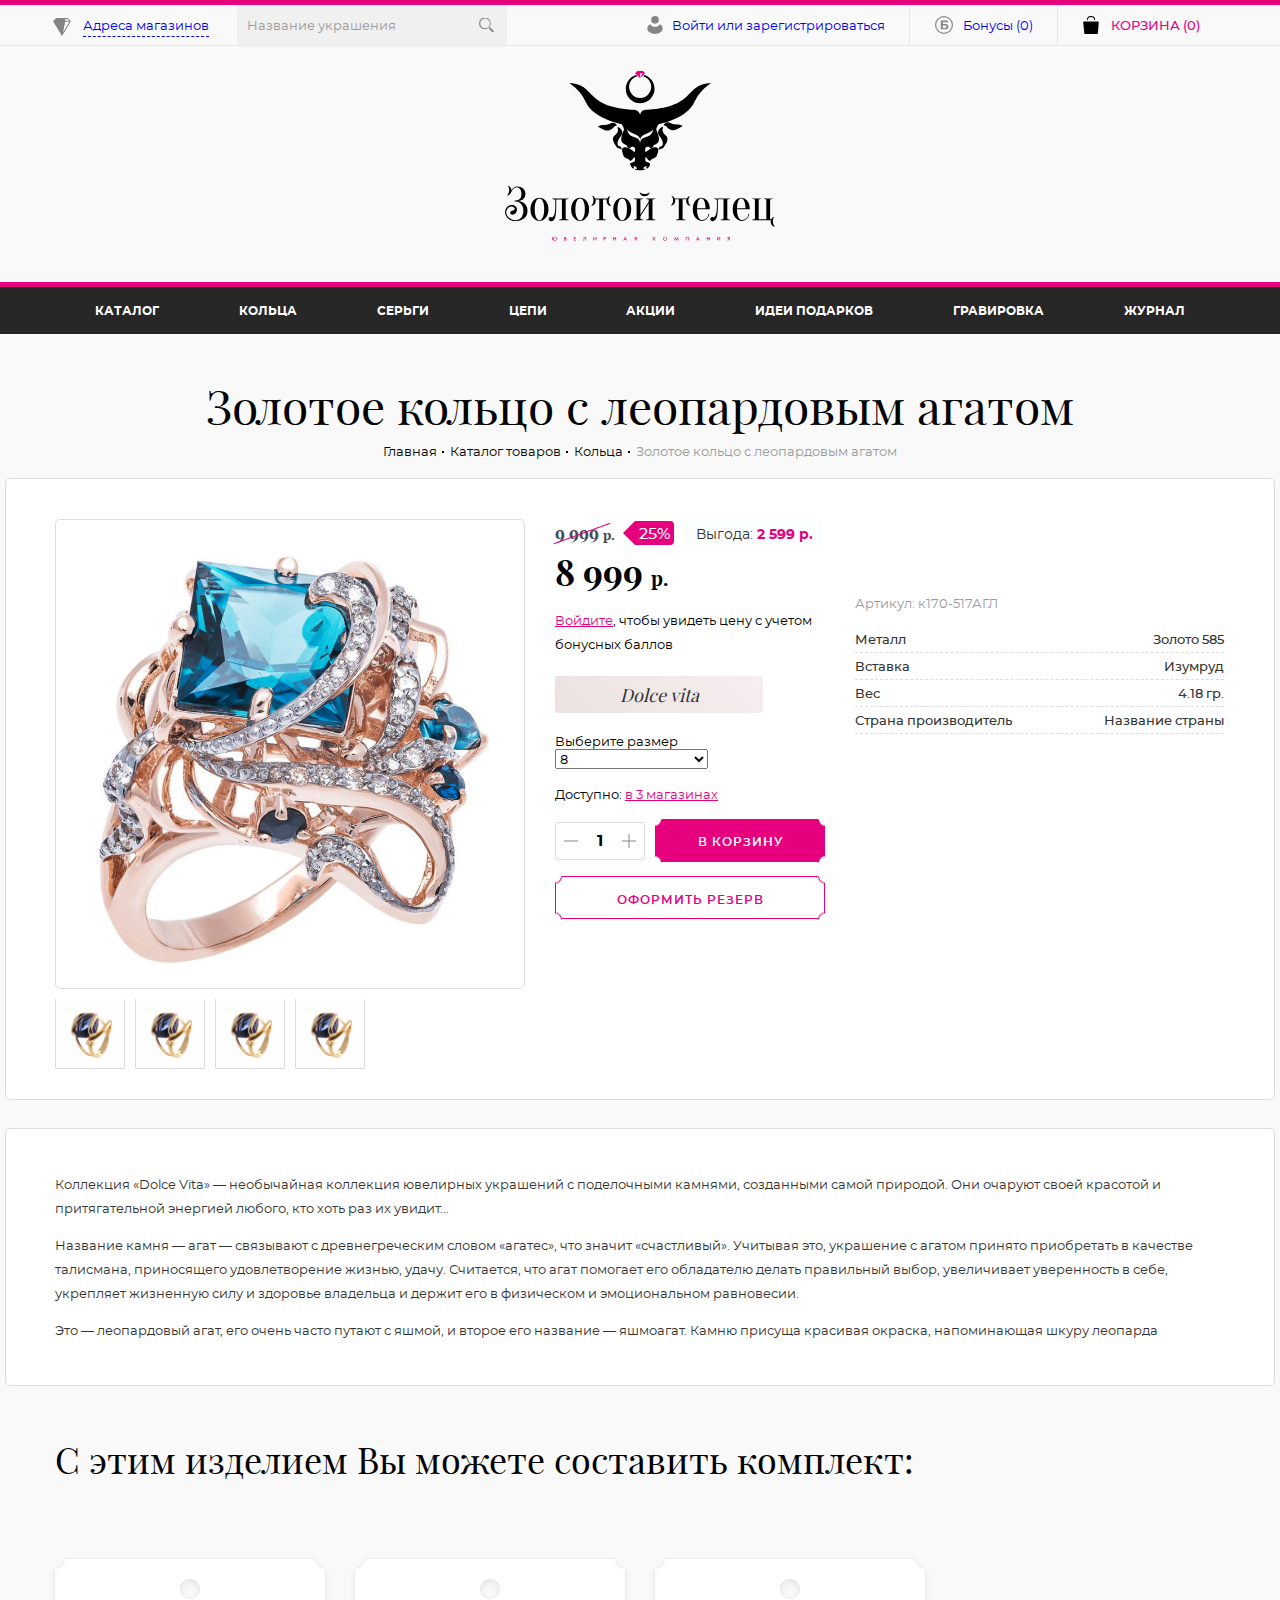
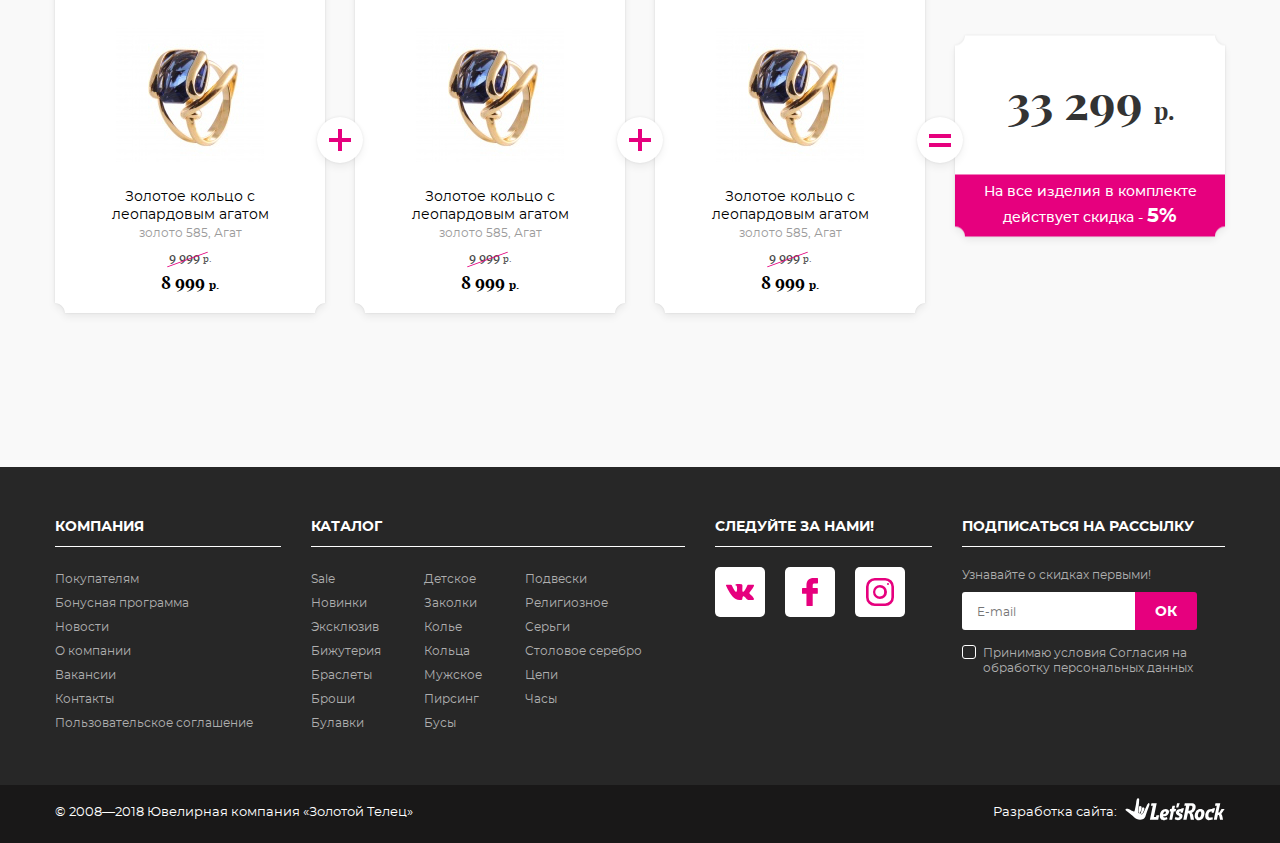
==== card.html @ a9b36b2d "first" ====
<!DOCTYPE html>
<html lang="ru">
<head>
	<meta charset="UTF-8">
<title>Телец</title>
<link rel="stylesheet" href="css/style.css">
<link rel="icon" type="image/x-icon" href="/img/favicon.ico">
<meta name="viewport" content="width=device-width, initial-scale=1, maximum-scale=1" />
	<script src="https://api-maps.yandex.ru/2.1/?lang=ru_RU" type="text/javascript">
    </script>
</head>
<body class="page">
	<svg style="display: none;">
		<symbol id="arrow" viewBox="0 0 21 16">
  			<defs>
				<path id="946ra" d="M366.52 483.3l5.83-6.3-.93-1-7.42 8 7.42 8 .93-1-5.83-6.3H385v-1.4z"/>
			</defs>
			<g><g transform="translate(-364 -476)"><use xlink:href="#946ra"/></g></g>
  		</symbol>
  		<symbol id="letsrock" viewBox="0 0 99 23">
  			<defs>
  				<path id="tip2a" d="M1465.2 3714.6c-.3.96-.47 1.6-1.2 2.36-.43.45-.57.6-1.18.93-3 1.57-6.98.59-9.24-1.52-.39-.33-.6-.67-.97-1.04-.25-.22-.3-.25-.55-.5-1-1.1-5.05-4.33-6.26-5.09-1.82-1.12-.28-2.41 2.18-1.7 2.23.67 5.24 3.64 6.1 1.87.27-.53 1.46-7.05 1.54-7.78.14-1.1.22-2.19.5-3.2.16-.7.47-1.23.82-1.49.64-.45 1.38-.36 1.63.4.06.2.09.39.11.67a70.2 70.2 0 0 1-.63 7.86c-.17 1.3-.5 2.93-.53 4.19-.05 1.43 1.27 2.3 2.38 1.49.41 1.57 1.76 1.88 2.73.3.74-1.12 1.82-4.43 3.26-6.96.46-.84.82-1.57 1.24-2.27.08-.17.19-.31.3-.48.69-.9 1.38-.62 1.57.45.11.64-.22 1.3-.6 2.44-1.1 3.32-2.13 5.62-3.2 9.07m-5.2-3.82c-.3.7-.8 1.58-1.65.87-.8-.67-.22-2.72.06-4.63.16-.93.1-1.49.52-1.8.28-.22.58-.25.88-.2 1.1.18 1.41.62 1.27 1.7-.13 1.09-.52 2.86-1.07 4.06m2.32 1.13c-.4.61-1.25 1.54-1.83.53-.33-.56.06-1.66.3-2.47.23-.76.5-2.1.8-2.98.4-1.12 1.7-.76 2.16-.05.55.87-.55 3.48-1.43 4.97"/><path id="tip2b" d="M1507.94 3709.67l1-4.89c1.43-.05 3.8-.42 2.75 2.78-.74 2.28-2.15 2.14-3.75 2.1zm-5.16 8.99h3.26l1.35-6.38c1.8-.22 1.85 1.04 2.12 2.42l.72 3.96h3.31l-.8-4.05c-.2-.98-.63-1.8-1-2.19-.21-.22-.4-.34-.65-.53.52-.34.93-.48 1.35-.73a5.2 5.2 0 0 0 1.93-2.08c.77-1.38 1.16-3.48.39-5.03-.78-1.6-2.05-1.9-4.3-1.9-2.08 0-4.12-.04-6.19 0l-.5 2.6h1.77z"/><path id="tip2c" d="M1533.44 3718.65h2.9l1.02-4.63c1.24-.11 1.35.56 1.63 1.9l.52 2.73 3-.02-.4-2.08c-.45-1.97-.28-2.33-1.41-3.57l3.42-5.05-3.1.02c-.76 1.07-1.45 2.4-2.14 3.49h-.97c-.05-.93 1.6-7.47 1.85-9.3h-4.8l-.47 2.61h1.74c-.28 2.22-2.76 12.78-2.79 13.9"/><path id="tip2d" d="M1478.6 3714.36h-2.7l-.36 1.65h-2.18l2.85-13.87-5.22.06-.6 2.55h1.9l-2.9 13.9 8.33-.02"/><path id="tip2e" d="M1517.48 3715.36a4.7 4.7 0 0 1 .17-2.41c.28-1.07 1.05-2.84 2.34-2.39 1.02.31 1.07 3.4 0 5-.83 1.27-2.1 1.46-2.5-.2m-.92 3.54c.25.12.56.17.94.23 2.68.28 4.03-.74 4.86-1.83.75-.99 1-1.74 1.3-2.95.44-1.63.69-3.5-.33-4.91-1.08-1.49-3.26-1.97-5.33-1.1a6.23 6.23 0 0 0-3.42 4.02c-.3.98-.5 2.13-.39 3.23.14 1.57.88 2.75 2.37 3.31"/><path id="tip2f" d="M1482.69 3713.23c.16-1.15.72-2.45 1.74-2.67.82-.17 1.13.43.96 1.15-.07.32-.2.62-.47.9-.5.5-1.3.65-2.23.62m-2.4 4.8c1.74 2.14 5.16.67 6.67.14l-.5-2.25c-1.34.48-3.33 1.5-3.86-.59 2.24.2 4.2-.53 5.3-2.5 2.76-4.94-4.1-6.7-7.06-2.75a7.7 7.7 0 0 0-1.57 4.75s-.15 1.77 1.02 3.2"/><path id="tip2g" d="M1495.52 3712.5c.45 1.78 2.99 2.03 3.29 2.84.58 1.49-2.13 1.69-3.67.42l-1.05 2.25c.8 1.04 3.28 1.32 4.86.98 1.9-.39 2.98-1.96 3.06-3.87.05-.87-.14-1.32-.88-2.02-.67-.6-1.44-.76-2.05-1.18-.33-.23-.44-.29-.4-.7.05-.76.65-.74 1.56-.7l-.19 1.14 2.13-.03 1.37-4.32-2.59.03-.14.64c-1.3-.08-2.8-.12-3.83.7 0 0-2.01 1.66-1.47 3.83"/><path id="tip2h" d="M1525.93 3718.3c.28.24.69.5 1.3.66.69.23 1.49.26 2.26.15.5-.06.86-.17 1.19-.26.41-.11.74-.25 1.16-.42.16-.08.35-.14.55-.25l-.5-2.22c-.94.3-4.3 2.05-3.95-1.91.23-2.27.92-3.8 3.4-3.48l-.2 1.1 2.1-.04 1.41-4.32h-2.57l-.19.76c-2.95-.31-4.55.53-5.8 2.25a8.15 8.15 0 0 0-1.35 5.33c.09.98.42 1.97 1.19 2.64"/><path id="tip2i" d="M1488.82 3718.65h2.84l1.69-8.17 1.6.03.8-2.53h-1.85l.63-3.23H1492l-.93 3.23h-1.52l-.5 2.5h1.3z"/><path id="tip2j" d="M1495.66 3706.46h2.07l1.49-4.32h-2.68z"/>
  			</defs>
  			<g><g transform="translate(-1445 -3697)"><g><g><use xlink:href="#tip2a"/></g><g><use xlink:href="#tip2b"/></g><g><use xlink:href="#tip2c"/></g><g><use xlink:href="#tip2d"/></g><g><use xlink:href="#tip2e"/></g><g><use xlink:href="#tip2f"/></g><g><use xlink:href="#tip2g"/></g><g><use xlink:href="#tip2h"/></g><g><use xlink:href="#tip2i"/></g><g><use xlink:href="#tip2j"/></g></g></g></g>
  		</symbol>
	</svg>

	<header class="header">
	<div class="header__top">
		<div class="container container_flex">
			<div class="header__top-blk">
				<a href="#" class="address">Адреса магазинов</a>
				<div class="search">
					<input type="search" placeholder="Название украшения">
					<button class="search__btn"></button>
				</div>
			</div>
			<div class="header__top-blk">
				<a href="#" class="header__btn header__btn_auth">Войти или зарегистрироваться</a>
				<a href="#" class="header__btn header__btn_bonus">Бонусы (0)</a>
				<a href="#" class="header__btn header__btn_cart">Корзина (0)</a>
			</div>
		</div>

	</div>
	<div class="header__logo">
		<a href="/" class="logo">
			<img src="img/svg/logo.svg" alt="">
		</a>
	</div>
	<div class="header__nav">
		<nav class="nav container">
			<div class="nav__item">
				<a href="/">Каталог</a>
			</div>
			<div class="nav__item">
				<a href="/">Кольца</a>
			</div>
			<div class="nav__item">
				<a href="/">Серьги</a>
			</div>
			<div class="nav__item">
				<a href="/">Цепи</a>
			</div>
			<div class="nav__item">
				<a href="/">Акции</a>
			</div>
			<div class="nav__item">
				<a href="/">Идеи подарков</a>
			</div>
			<div class="nav__item">
				<a href="/">Гравировка</a>
			</div>
			<div class="nav__item">
				<a href="/">Журнал</a>
			</div>
		</nav>
	</div>
</header>

	<div class="page__wrapper">
		<div class="container">
			<h2 class="title title_page">Золотое кольцо с леопардовым агатом</h2>

			<ul class="breadcrumbs">
				<li><a href="#">Главная</a></li>
				<li><a href="#">Каталог товаров</a></li>
				<li><a href="#">Кольца</a></li>
				<li><a href="#">Золотое кольцо с леопардовым агатом</a></li>
			</ul>

			<div class="card">	
				<div class="card__body">
					<div class="card__gallery gallery">
						<div class="gallery__big">
							<img src="pictures/bitmap.jpg" alt="">
						</div>
						<ul class="gallery__pics">
							<li>
								<img src="pictures/f160afa83a4b2538b3ef13fe728d73aa.jpg" alt="">
							</li>
							<li>
								<img src="pictures/f160afa83a4b2538b3ef13fe728d73aa.jpg" alt="">
							</li>
							<li>
								<img src="pictures/f160afa83a4b2538b3ef13fe728d73aa.jpg" alt="">
							</li>
							<li>
								<img src="pictures/f160afa83a4b2538b3ef13fe728d73aa.jpg" alt="">
							</li>
						</ul>
					</div>
					<div class="card__info">
						<div class="card__price">
							<div class="card__price-sale">
								<p class="price price_old"><s>9 999 <span>р.</span></s></p>
								<span class="sale">25%</span>
								<span class="profit">Выгода: <strong>2 599 р.</strong></span>
							</div>
							<p class="price">8 999 <span>р.</span></p>
						</div>
						<div class="card__info-main">
							<p><a href="#">Войдите</a>, чтобы увидеть цену с учетом бонусных баллов</p>
							<a href="#" class="brand">Dolce vita</a>
							<div class="size">
								<span>Выберите размер</span>
								<select class="select">
									<option value="0">8</option>
									<option value="1">10</option>
									<option value="2">Ничёсе у тебя лапа</option>
								</select>
							</div>
							<p>Доступно: <a href="#">в 3 магазинах</a></p>
							<div class="card__buttons">
								<div class="counter">
									<button class="counter__btn counter__btn_minus"></button>
									<input type="number" value="1" data-max="6">
									<button class="counter__btn counter__btn_plus"></button>
								</div>
								<button class="btn">В корзину</button>
								<button class="btn btn_full btn_tr">Оформить резерв</button>
							</div>
						</div>
						<div class="card__info-params">
							<span class="card__article">Артикул: к170-517АГЛ</span>
							<ul class="params">
								<li>
									<span>Металл</span>
									<span>Золото 585</span>
								</li>
								<li>
									<span>Вставка</span>
									<span>Изумруд</span>
								</li>
								<li>
									<span>Вес</span>
									<span>4.18 гр.</span>
								</li>
								<li>
									<span>Страна производитель</span>
									<span>Название страны</span>
								</li>
							</ul>
						</div>
					</div>
				</div>

				<div class="card__description">
					<p>
						Коллекция «Dolce Vita» — необычайная коллекция ювелирных украшений с поделочными камнями, созданными самой природой. Они очаруют своей красотой и притягательной энергией любого, кто хоть раз их увидит...
					</p>
					<p>
						Название камня — агат — связывают с древнегреческим словом «агатес», что значит «счастливый». Учитывая это, украшение с агатом принято приобретать в качестве талисмана, приносящего удовлетворение жизнью, удачу. Считается, что агат помогает его обладателю делать правильный выбор, увеличивает уверенность в себе, укрепляет жизненную силу и здоровье владельца и держит его в физическом и эмоциональном равновесии.
					</p>
					<p>
						Это — леопардовый агат, его очень часто путают с яшмой, и второе его название — яшмоагат. Камню присуща красивая окраска, напоминающая шкуру леопарда
					</p>
				</div>

				<h2 class="title">С этим изделием Вы можете составить комплект:</h2>

				<div class="set">
					<div class="item">
						<a href="#"></a>
						<div class="item__pic">
							<img src="pictures/f160afa83a4b2538b3ef13fe728d73aa.jpg" alt="">
						</div>
						<div class="item__title">
							<p>Золотое кольцо с леопардовым агатом</p>
							<span>золото 585, Агат</span>
						</div>
						<div class="item__priceblock">
							<span class="price price_old"><s>9 999 <span>р.</span></s></span>
							<span class="price">8 999 <span>р.</span></span>
						</div>
					</div>
					<span class="set__next"></span>
					<div class="item">
						<a href="#"></a>
						<div class="item__pic">
							<img src="pictures/f160afa83a4b2538b3ef13fe728d73aa.jpg" alt="">
						</div>
						<div class="item__title">
							<p>Золотое кольцо с леопардовым агатом</p>
							<span>золото 585, Агат</span>
						</div>
						<div class="item__priceblock">
							<span class="price price_old"><s>9 999 <span>р.</span></s></span>
							<span class="price">8 999 <span>р.</span></span>
						</div>
					</div>
					<span class="set__next"></span>
					<div class="item">
						<a href="#"></a>
						<div class="item__pic">
							<img src="pictures/f160afa83a4b2538b3ef13fe728d73aa.jpg" alt="">
						</div>
						<div class="item__title">
							<p>Золотое кольцо с леопардовым агатом</p>
							<span>золото 585, Агат</span>
						</div>
						<div class="item__priceblock">
							<span class="price price_old"><s>9 999 <span>р.</span></s></span>
							<span class="price">8 999 <span>р.</span></span>
						</div>
					</div>
					<span class="set__next set__next_sum"></span>
					<div class="set__sum">
						<p class="set__price">33 299 <span>р.</span></p>
						<p class="set__text">На все изделия в комплекте действует скидка - <strong>5%</strong></p>
					</div>
				</div>
			</div>
			
		</div>




	</div>

	<footer class="footer">
	<div class="container">
		<div class="footer__main">
			<div class="footer__block">
				<span class="footer__block-caption">Компания</span>
				<ul>
					<li><a href="#">Покупателям</a></li>
					<li><a href="#">Бонусная программа</a></li>
					<li><a href="#">Новости</a></li>
					<li><a href="#">О компании</a></li>
					<li><a href="#">Вакансии</a></li>
					<li><a href="#">Контакты</a></li>
					<li><a href="#">Пользовательское соглашение</a></li>
				</ul>
			</div>
			<div class="footer__block">
				<span class="footer__block-caption">Каталог</span>
				<ul>
					<li><a href="#">Sale</a></li>
					<li><a href="#">Новинки</a></li>
					<li><a href="#">Эксклюзив</a></li>
					<li><a href="#">Бижутерия</a></li>
					<li><a href="#">Браслеты</a></li>
					<li><a href="#">Броши</a></li>
					<li><a href="#">Булавки</a></li>
				</ul>
				<ul>
					<li><a href="#">Детское</a></li>
					<li><a href="#">Заколки</a></li>
					<li><a href="#">Колье</a></li>
					<li><a href="#">Кольца</a></li>
					<li><a href="#">Мужское</a></li>
					<li><a href="#">Пирсинг</a></li>
					<li><a href="#">Бусы</a></li>
				</ul>
				<ul>
					<li><a href="#">Подвески</a></li>
					<li><a href="#">Религиозное</a></li>
					<li><a href="#">Серьги</a></li>
					<li><a href="#">Столовое серебро</a></li>
					<li><a href="#">Цепи</a></li>
					<li><a href="#">Часы</a></li>
				</ul>
			</div>
			<div class="footer__block">
				<span class="footer__block-caption">Следуйте за нами!</span>
				<ul class="social">
					<li>
						<a href="#"><img src="img/svg/vk.svg" alt=""></a>
					</li>
					<li>
						<a href="#"><img src="img/svg/fb.svg" alt=""></a>
					</li>
					<li>
						<a href="#"><img src="img/svg/in.svg" alt=""></a>
					</li>
				</ul>
			</div>
			<div class="footer__block">
				<span class="footer__block-caption">Подписаться на рассылку</span>
				<div class="subscribe">
					<p>Узнавайте о скидках первыми!</p>
					<div class="subscribe__field field">
						<input type="mail" placeholder="E-mail">
						<button class="field__btn">Ок</button>
					</div>
					<label class="aggree">
						<span class="checkbox">
							<input type="checkbox">
							<span class="checkbox__box"></span>
						</span>
						<p>Принимаю условия Согласия на обработку персональных данных
						</p>
					</label>
				</div>
			</div>
		</div>
	</div>
	<div class="footer__bot">
		<div class="container container_flex">
			<p class="copy">© 2008—2018 Ювелирная компания «Золотой Телец»</p>
			<p class="letsrock">Разработка сайта: 
				<a href="https://letsrock.pro/" target="_blank">
					<svg>
						<use xlink:href="#letsrock"/>
					</svg>
				</a>
			</p>
		</div>
			
	</div>
</footer>

	<script src="js/libs.js"></script>
	<script src="js/script.js"></script>
</body>
</html>
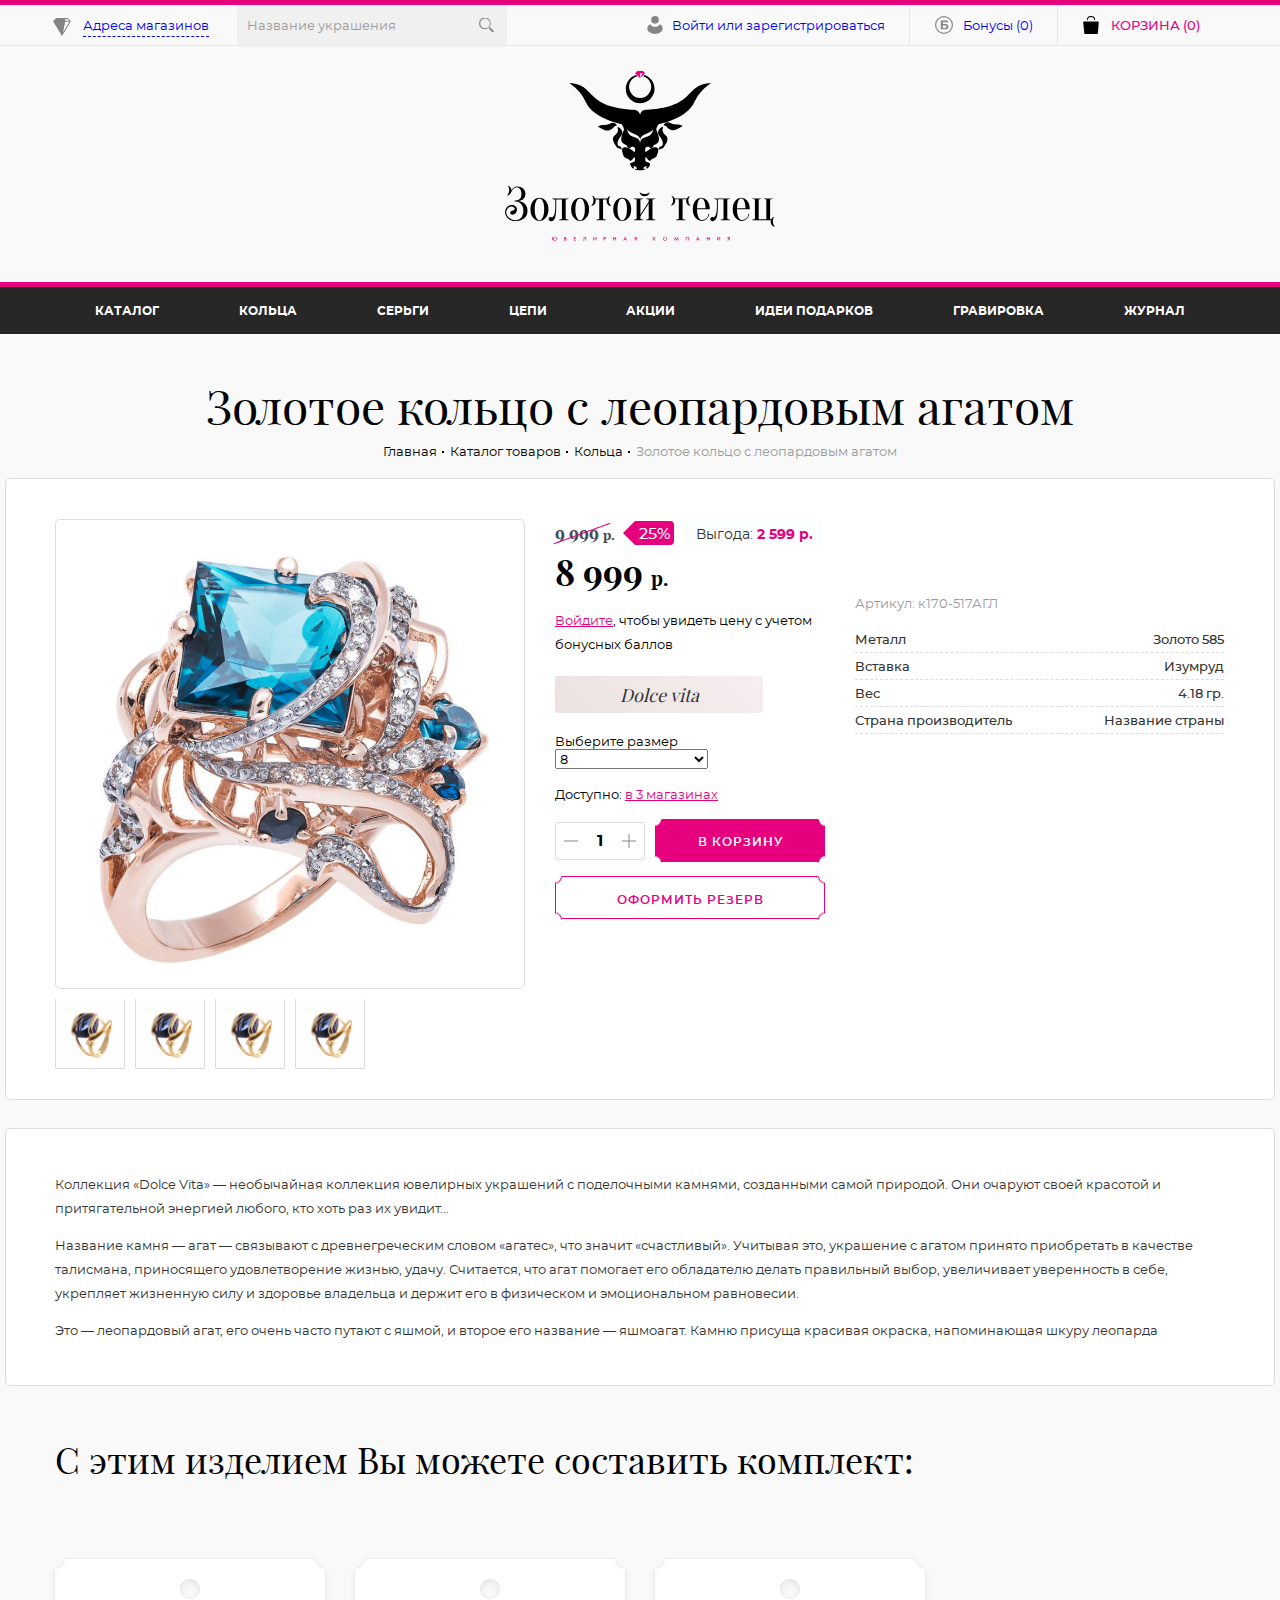
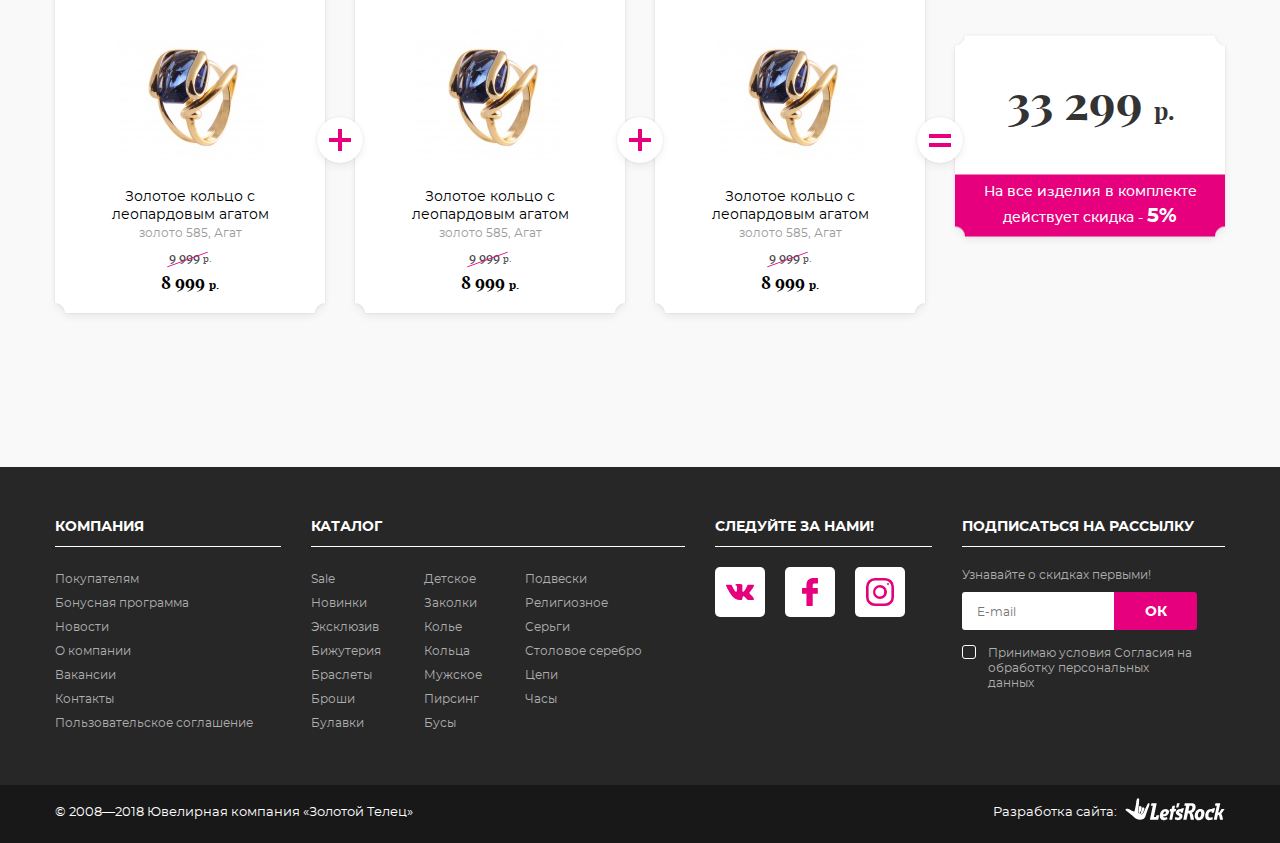
==== commit 34e5bc21: "catalog" ====
--- a/card.html
+++ b/card.html
@@ -301,13 +301,13 @@
 				<span class="footer__block-caption">Подписаться на рассылку</span>
 				<div class="subscribe">
 					<p>Узнавайте о скидках первыми!</p>
-					<div class="subscribe__field field">
+					<div class="field subscribe__field">
 						<input type="mail" placeholder="E-mail">
 						<button class="field__btn">Ок</button>
 					</div>
 					<label class="aggree">
-						<span class="checkbox">
-							<input type="checkbox">
+						<span class="checkbox checkbox_sub">
+							<input class="checkbox" type="checkbox">
 							<span class="checkbox__box"></span>
 						</span>
 						<p>Принимаю условия Согласия на обработку персональных данных
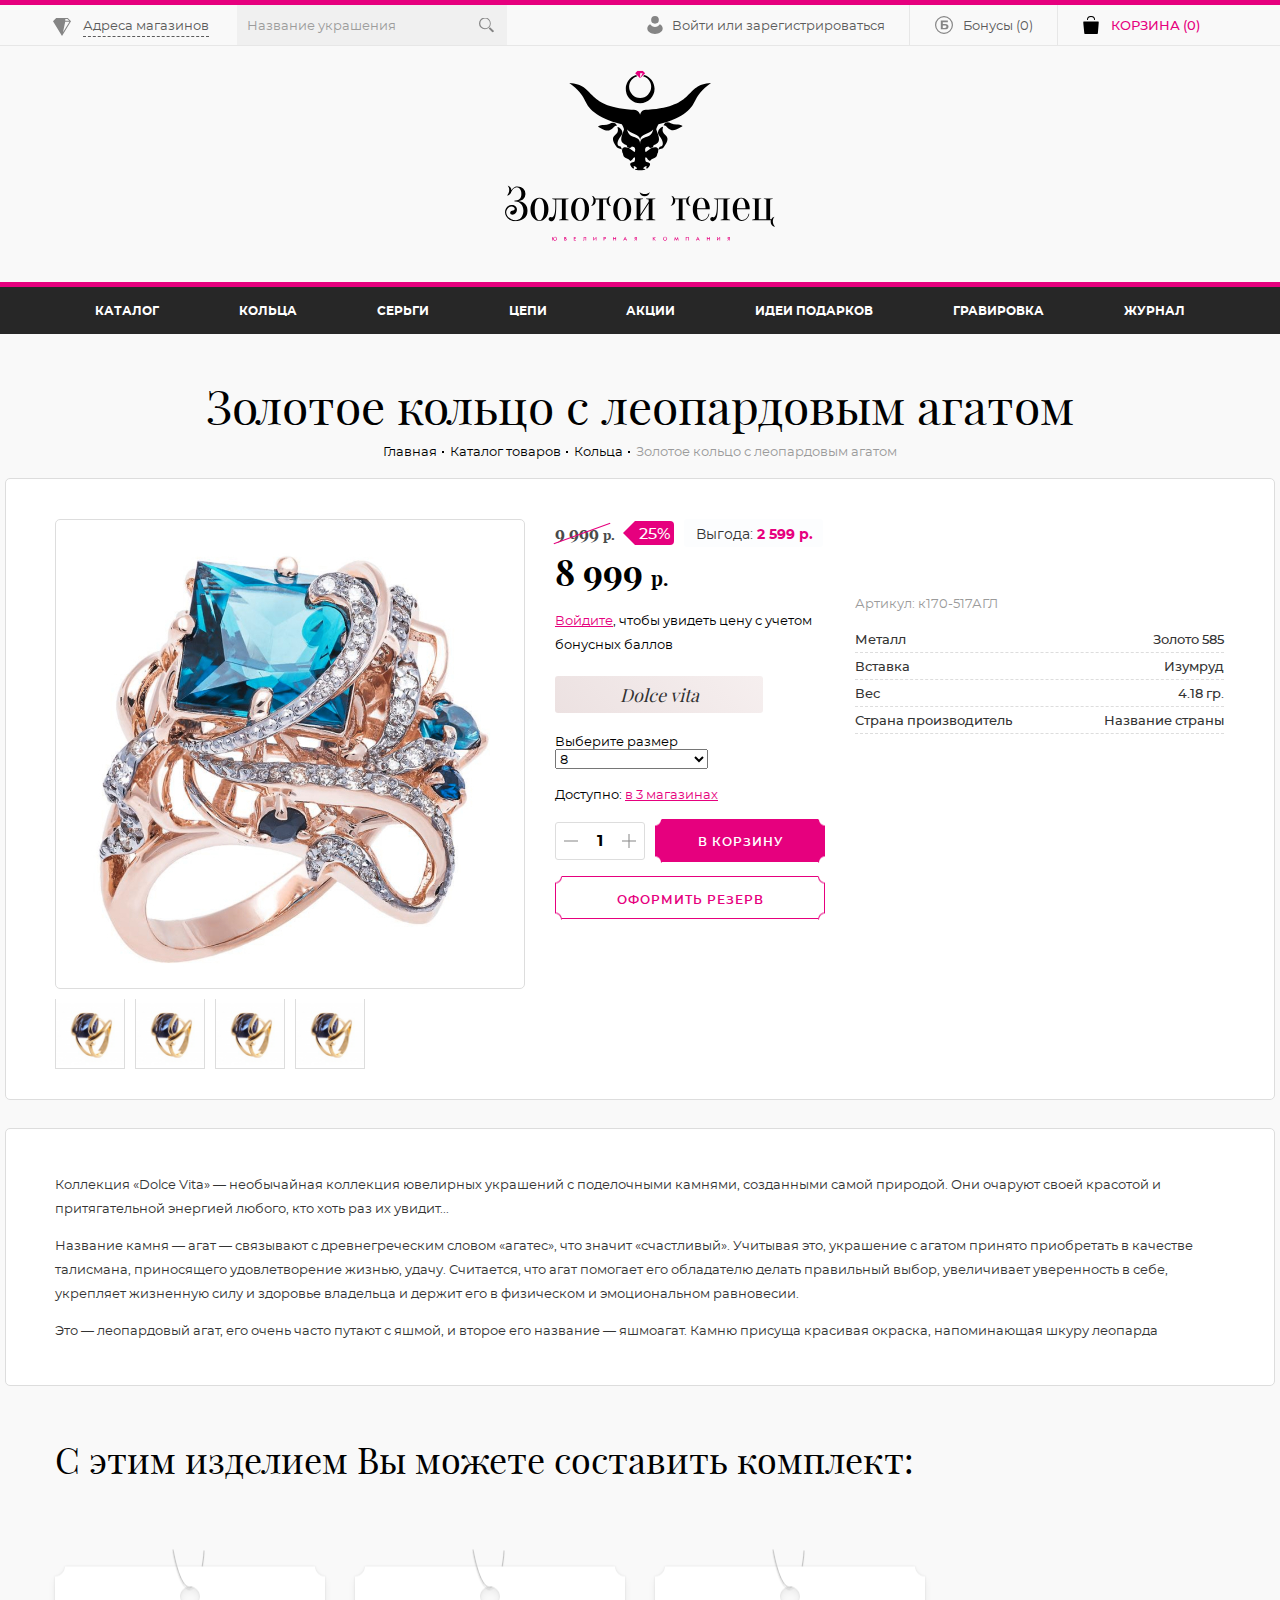
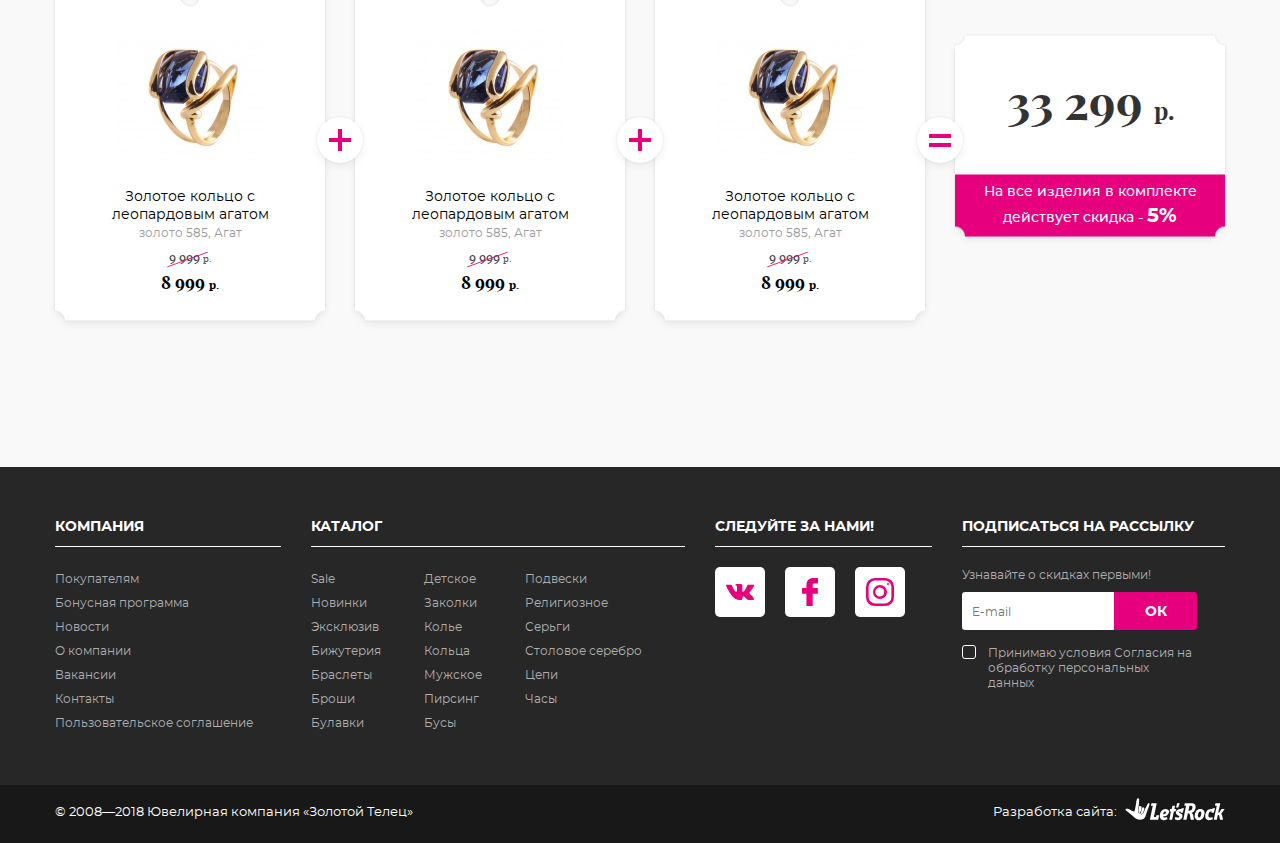
==== commit 0690451f: "lk" ====
--- a/card.html
+++ b/card.html
@@ -80,7 +80,7 @@
 
 	<div class="page__wrapper">
 		<div class="container">
-			<h2 class="title title_page">Золотое кольцо с леопардовым агатом</h2>
+			<h2 class="title title_page title_center">Золотое кольцо с леопардовым агатом</h2>
 
 			<ul class="breadcrumbs">
 				<li><a href="#">Главная</a></li>
